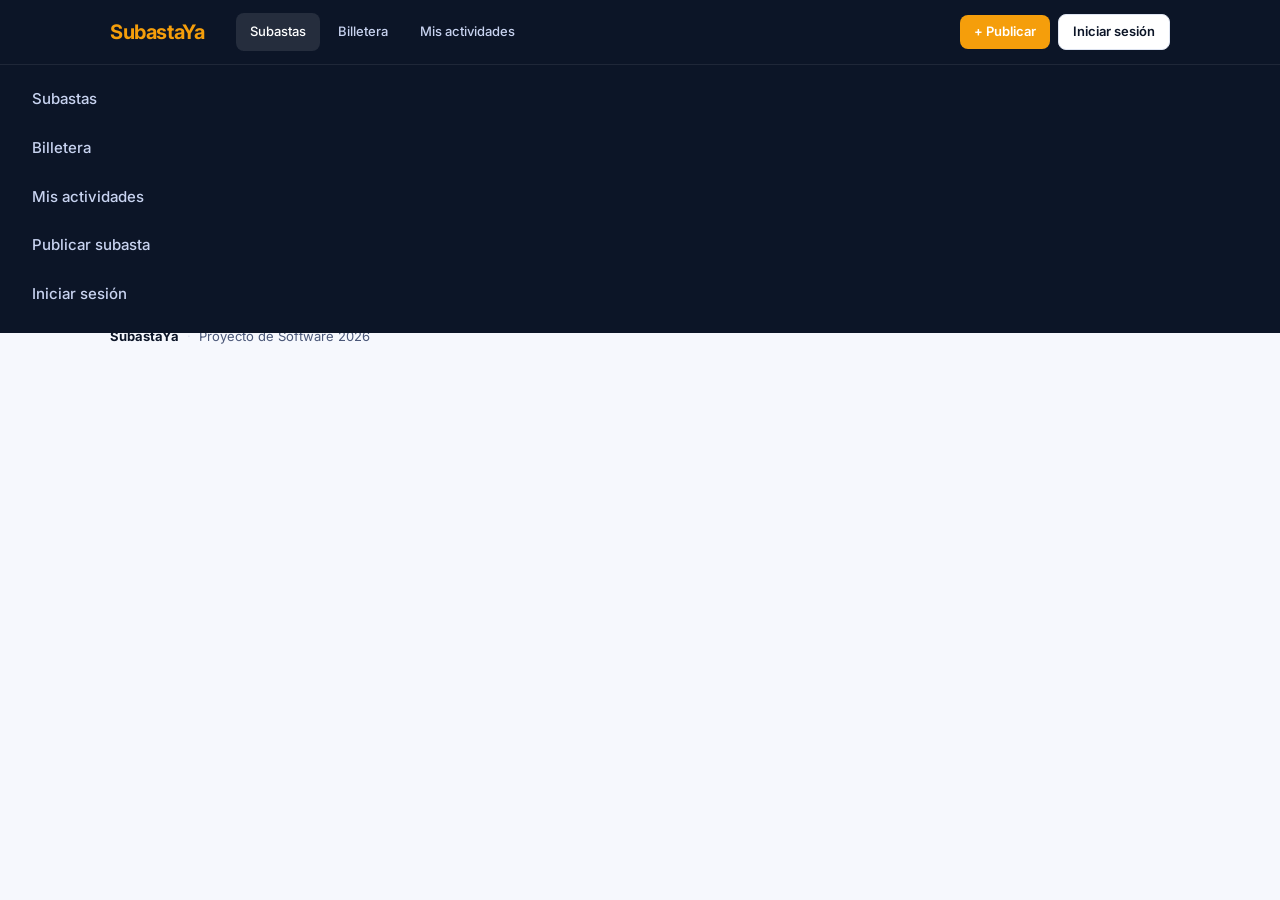
==== index.html @ 017b45a2 "feat(T0): setup base — estructura de carpetas, estilos globales y servicios - styles/variables.css: " ====
<!DOCTYPE html>
<html lang="es">
<head>
  <meta charset="UTF-8">
  <meta name="viewport" content="width=device-width, initial-scale=1.0">
  <title>SubastaYa — Subastas en línea</title>

  <!-- Estilos globales -->
  <link rel="stylesheet" href="./styles/variables.css">
  <link rel="stylesheet" href="./styles/global.css">
  <link rel="stylesheet" href="./styles/components.css">
  <link rel="stylesheet" href="./styles/layout.css">
</head>
<body>

  <!-- El header se inyecta aquí por layout.js -->
  <div id="app-header"></div>

  <!-- Contenido de la página Home (se completa en T1) -->
  <main class="page-content">
    <p class="estado-carga">Cargando subastas…</p>
  </main>

  <!-- El footer se inyecta aquí por layout.js -->
  <div id="app-footer"></div>

  <!-- Layout global — siempre al final del body -->
  <script src="./components/layout.js" type="module"></script>

</body>
</html>
---- styles/variables.css ----
:root {
  /* ── Colores principales ─────────────────────────── */
  --color-primary:        #F59E0B;
  --color-primary-hover:  #D97706;
  --color-primary-text:   #FFFFFF;

  /* ── Header ──────────────────────────────────────── */
  --color-header:         #0C1527;
  --color-header-text:    #FFFFFF;
  --color-header-link:    #C8D3F0;

  /* ── Fondo y superficies ─────────────────────────── */
  --color-bg:             #F6F8FD;
  --color-surface:        #FFFFFF;
  --color-surface-2:      #F0F3FC;

  /* ── Texto ───────────────────────────────────────── */
  --color-text:           #0C1527;
  --color-text-muted:     #4A5778;
  --color-text-light:     #8C99BC;

  /* ── Bordes ──────────────────────────────────────── */
  --color-border:         #DDE3F0;
  --color-border-hi:      #B8C4E0;

  /* ── Estados ─────────────────────────────────────── */
  --color-success:        #059669;
  --color-success-bg:     #ECFDF5;
  --color-error:          #DC2626;
  --color-error-bg:       #FEF2F2;
  --color-warning:        #D97706;
  --color-warning-bg:     #FFFBEB;

  /* ── Tipografía ──────────────────────────────────── */
  --font-sans:            'Inter', system-ui, sans-serif;
  --font-size-sm:         13px;
  --font-size-base:       15px;
  --font-size-lg:         18px;
  --font-size-xl:         22px;

  /* ── Formas y sombras ────────────────────────────── */
  --radius:               8px;
  --radius-lg:            12px;
  --radius-full:          9999px;
  --shadow:               0 2px 8px rgba(0, 0, 0, .08);
  --shadow-lg:            0 4px 20px rgba(0, 0, 0, .12);

  /* ── Layout ──────────────────────────────────────── */
  --max-width:            1100px;
  --header-height:        64px;
  --page-padding:         20px;
}
---- styles/global.css ----
@import url('https://fonts.googleapis.com/css2?family=Inter:wght@400;500;600;700&display=swap');

/* ── Reset ───────────────────────────────────────────── */
*, *::before, *::after {
  box-sizing: border-box;
  margin: 0;
  padding: 0;
}

/* ── Base ────────────────────────────────────────────── */
body {
  font-family:    var(--font-sans);
  font-size:      var(--font-size-base);
  background:     var(--color-bg);
  color:          var(--color-text);
  line-height:    1.65;
  min-height:     100vh;
}

a {
  color: var(--color-primary);
  text-decoration: none;
}
a:hover { text-decoration: underline; }

img { max-width: 100%; display: block; }

ul, ol { list-style: none; }

/* ── Contenedor de página ────────────────────────────── */
.page-content {
  max-width:      var(--max-width);
  margin-inline:  auto;
  padding-inline: var(--page-padding);
  padding-block:  32px 64px;
  /* Espacio para el header fijo */
  padding-top:    calc(var(--header-height) + 32px);
}

/* ── Títulos ─────────────────────────────────────────── */
h1 { font-size: var(--font-size-xl); font-weight: 700; line-height: 1.2; }
h2 { font-size: var(--font-size-lg); font-weight: 600; line-height: 1.3; }
h3 { font-size: var(--font-size-base); font-weight: 600; }

/* ── Grillas de cards ────────────────────────────────── */
.card-grid {
  display: grid;
  grid-template-columns: repeat(auto-fill, minmax(280px, 1fr));
  gap: 20px;
}

/* ── Card genérica ───────────────────────────────────── */
.card {
  background:    var(--color-surface);
  border:        1px solid var(--color-border);
  border-radius: var(--radius-lg);
  padding:       20px;
  box-shadow:    var(--shadow);
}

/* ── Mensaje de carga / vacío ────────────────────────── */
.estado-carga {
  text-align: center;
  padding: 60px 20px;
  color: var(--color-text-muted);
}

/* ── Responsive ──────────────────────────────────────── */
@media (max-width: 600px) {
  .card-grid {
    grid-template-columns: 1fr;
  }
  .page-content {
    padding-inline: 16px;
  }
}
---- styles/components.css ----
/* ════════════════════════════════════════════════════
   components.css — Estilos estándar de componentes UI
   Para cambiar el diseño de botones/inputs de TODA la
   app, modificá este archivo.
   ════════════════════════════════════════════════════ */

/* ── Botones ─────────────────────────────────────────── */
.btn {
  display:       inline-flex;
  align-items:   center;
  gap:           8px;
  padding:       10px 20px;
  border-radius: var(--radius);
  font-family:   var(--font-sans);
  font-size:     var(--font-size-base);
  font-weight:   600;
  cursor:        pointer;
  border:        none;
  transition:    background .15s, transform .1s;
  white-space:   nowrap;
}
.btn:active { transform: scale(.98); }

.btn-primary {
  background: var(--color-primary);
  color:      var(--color-primary-text);
}
.btn-primary:hover { background: var(--color-primary-hover); }

.btn-secondary {
  background: var(--color-surface);
  color:      var(--color-text);
  border:     1px solid var(--color-border);
}
.btn-secondary:hover { background: var(--color-surface-2); }

.btn-danger {
  background: var(--color-error);
  color:      #fff;
}

.btn-sm {
  padding:   6px 14px;
  font-size: var(--font-size-sm);
}

.btn-full { width: 100%; justify-content: center; }

/* ── Inputs y formularios ────────────────────────────── */
.form-group {
  display:        flex;
  flex-direction: column;
  gap:            6px;
  margin-bottom:  16px;
}

label {
  font-size:   var(--font-size-sm);
  font-weight: 600;
  color:       var(--color-text);
}

input,
select,
textarea {
  width:         100%;
  padding:       10px 12px;
  border:        1px solid var(--color-border);
  border-radius: var(--radius);
  font-family:   var(--font-sans);
  font-size:     var(--font-size-base);
  color:         var(--color-text);
  background:    var(--color-surface);
  transition:    border-color .15s;
}
input:focus,
select:focus,
textarea:focus {
  outline:      none;
  border-color: var(--color-primary);
}
input::placeholder { color: var(--color-text-light); }

textarea { resize: vertical; min-height: 100px; }

.form-error {
  font-size: var(--font-size-sm);
  color:     var(--color-error);
}

/* ── Badges / pills ──────────────────────────────────── */
.badge {
  display:       inline-block;
  padding:       3px 10px;
  border-radius: var(--radius-full);
  font-size:     12px;
  font-weight:   600;
}
.badge-activa    { background: #DCFCE7; color: #166534; }
.badge-programada{ background: #DBEAFE; color: #1E40AF; }
.badge-finalizada{ background: var(--color-surface-2); color: var(--color-text-muted); }
.badge-desierta  { background: #FEF3C7; color: #92400E; }

/* ── Alertas ─────────────────────────────────────────── */
.alerta {
  padding:       12px 16px;
  border-radius: var(--radius);
  font-size:     var(--font-size-sm);
  border:        1px solid;
  margin-bottom: 16px;
}
.alerta-error   { background: var(--color-error-bg);   color: var(--color-error);   border-color: #FECACA; }
.alerta-success { background: var(--color-success-bg); color: var(--color-success); border-color: #A7F3D0; }
.alerta-warning { background: var(--color-warning-bg); color: var(--color-warning); border-color: #FDE68A; }

/* ── Divisor ─────────────────────────────────────────── */
.divider {
  border: none;
  border-top: 1px solid var(--color-border);
  margin-block: 24px;
}

/* ── Spinner de carga ────────────────────────────────── */
.spinner {
  width:  28px;
  height: 28px;
  border: 3px solid var(--color-border);
  border-top-color: var(--color-primary);
  border-radius: 50%;
  animation: spin .7s linear infinite;
  margin-inline: auto;
}
@keyframes spin { to { transform: rotate(360deg); } }
---- styles/layout.css ----
/* ════════════════════════════════════════════════════
   layout.css — Estilos del header y footer globales
   Se importa en cada página junto con global.css
   ════════════════════════════════════════════════════ */

/* ── Header ──────────────────────────────────────────── */
.main-header {
  position:   fixed;
  top:        0;
  left:       0;
  right:      0;
  z-index:    100;
  background: var(--color-header);
  height:     var(--header-height);
  box-shadow: 0 1px 8px rgba(0,0,0,.2);
}

.main-header__inner {
  max-width:      var(--max-width);
  margin-inline:  auto;
  padding-inline: var(--page-padding);
  height:         100%;
  display:        flex;
  align-items:    center;
  gap:            24px;
}

.main-header__logo {
  font-size:   20px;
  font-weight: 700;
  color:       var(--color-primary) !important;
  text-decoration: none !important;
  letter-spacing: -.02em;
  margin-right: 8px;
}

.main-header__nav {
  display: flex;
  gap:     4px;
  flex:    1;
}

.main-header__nav a {
  padding:       8px 14px;
  border-radius: var(--radius);
  color:         var(--color-header-link);
  font-size:     var(--font-size-sm);
  font-weight:   500;
  text-decoration: none;
  transition:    background .15s, color .15s;
}
.main-header__nav a:hover,
.main-header__nav a.active {
  background: rgba(255,255,255,.1);
  color:      #fff;
  text-decoration: none;
}

.main-header__actions {
  display:    flex;
  align-items: center;
  gap:        8px;
}

/* Hamburguesa — oculto en desktop */
.main-header__burger {
  display:        none;
  flex-direction: column;
  gap:            5px;
  background:     none;
  border:         none;
  cursor:         pointer;
  padding:        4px;
  margin-left:    auto;
}
.main-header__burger span {
  display:       block;
  width:         22px;
  height:        2px;
  background:    var(--color-header-link);
  border-radius: 2px;
}

/* Menú mobile */
.main-header__mobile-nav {
  background:     var(--color-header);
  padding:        12px 20px 16px;
  display:        flex;
  flex-direction: column;
  gap:            4px;
  border-top:     1px solid rgba(255,255,255,.08);
}
.main-header__mobile-nav a {
  padding:       10px 12px;
  border-radius: var(--radius);
  color:         var(--color-header-link);
  font-weight:   500;
  text-decoration: none;
}
.main-header__mobile-nav a:hover {
  background: rgba(255,255,255,.08);
  color: #fff;
  text-decoration: none;
}

/* ── Footer ──────────────────────────────────────────── */
.main-footer {
  border-top:  1px solid var(--color-border);
  margin-top:  auto;
}
.main-footer__inner {
  max-width:      var(--max-width);
  margin-inline:  auto;
  padding-inline: var(--page-padding);
  padding-block:  20px;
  display:        flex;
  align-items:    center;
  gap:            8px;
  font-size:      var(--font-size-sm);
  color:          var(--color-text-muted);
}
.main-footer__brand { font-weight: 700; color: var(--color-text); }
.main-footer__sep   { color: var(--color-border); }

/* ── Responsive ──────────────────────────────────────── */
@media (max-width: 640px) {
  .main-header {
    height: auto;
    min-height: var(--header-height);
  }
  .main-header__nav,
  .main-header__actions {
    display: none;
  }
  .main-header__burger {
    display: flex;
  }
  .main-header__inner {
    flex-wrap: wrap;
    padding-block: 14px;
  }
  .page-content {
    padding-top: calc(var(--header-height) + 16px);
  }
}
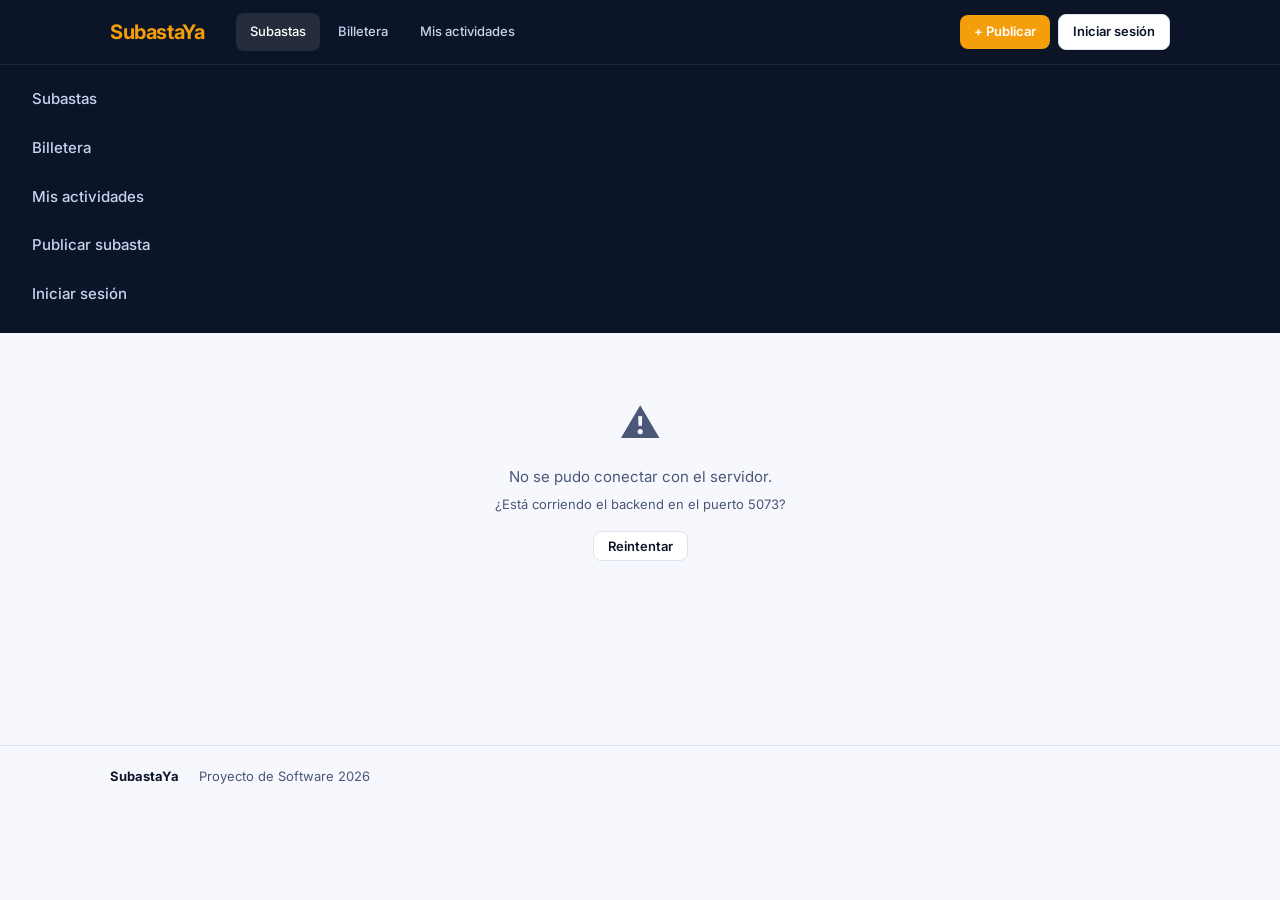
==== commit 007c5a5d: "feat(T1): home — catálogo de subastas con filtros y timer en tiempo real - index.html: hero, filtros" ====
--- a/index.html
+++ b/index.html
@@ -5,27 +5,54 @@
   <meta name="viewport" content="width=device-width, initial-scale=1.0">
   <title>SubastaYa — Subastas en línea</title>
 
-  <!-- Estilos globales -->
   <link rel="stylesheet" href="./styles/variables.css">
   <link rel="stylesheet" href="./styles/global.css">
   <link rel="stylesheet" href="./styles/components.css">
   <link rel="stylesheet" href="./styles/layout.css">
+  <link rel="stylesheet" href="./styles/home.css">
 </head>
 <body>
 
-  <!-- El header se inyecta aquí por layout.js -->
   <div id="app-header"></div>
 
-  <!-- Contenido de la página Home (se completa en T1) -->
   <main class="page-content">
-    <p class="estado-carga">Cargando subastas…</p>
+
+    <!-- Hero -->
+    <div class="home-hero">
+      <h1>Subastas en línea</h1>
+      <p>Ofertá en tiempo real. El mayor postor se lleva el artículo.</p>
+    </div>
+
+    <!-- Filtros -->
+    <div class="filtros-bar">
+      <div class="filtros-tabs">
+        <button class="tab active" data-status="">Todas</button>
+        <button class="tab" data-status="Activas">Activas</button>
+        <button class="tab" data-status="Proximas">Próximas</button>
+        <button class="tab" data-status="Finalizadas">Finalizadas</button>
+      </div>
+      <div class="filtros-sort">
+        <select id="sort-select">
+          <option value="TiempoRestante">Ordenar: Tiempo restante</option>
+          <option value="MayorPuja">Ordenar: Mayor puja</option>
+        </select>
+      </div>
+    </div>
+
+    <!-- Estado de carga -->
+    <div id="estado-carga" class="estado-carga">
+      <div class="spinner"></div>
+    </div>
+
+    <!-- Grid de subastas (llenado por home.js) -->
+    <div id="auctions-grid" class="card-grid"></div>
+
   </main>
 
-  <!-- El footer se inyecta aquí por layout.js -->
   <div id="app-footer"></div>
 
-  <!-- Layout global — siempre al final del body -->
   <script src="./components/layout.js" type="module"></script>
+  <script src="./scripts/home.js" type="module"></script>
 
 </body>
 </html>
--- a/styles/home.css
+++ b/styles/home.css
@@ -0,0 +1,214 @@
+/* ════════════════════════════════════════════════════
+   home.css — Estilos de la página Home / Catálogo
+   ════════════════════════════════════════════════════ */
+
+/* ── Hero ────────────────────────────────────────────── */
+.home-hero {
+  margin-bottom: 32px;
+}
+.home-hero h1 {
+  font-size: clamp(24px, 4vw, 36px);
+  font-weight: 700;
+  color: var(--color-text);
+  margin-bottom: 6px;
+}
+.home-hero p {
+  font-size: var(--font-size-lg);
+  color: var(--color-text-muted);
+}
+
+/* ── Barra de filtros ─────────────────────────────────── */
+.filtros-bar {
+  display:     flex;
+  align-items: center;
+  gap:         12px;
+  margin-bottom: 24px;
+  flex-wrap:   wrap;
+}
+
+.filtros-tabs {
+  display: flex;
+  gap:     4px;
+  background: var(--color-surface);
+  border:  1px solid var(--color-border);
+  border-radius: var(--radius-lg);
+  padding: 4px;
+}
+
+.tab {
+  padding:       7px 16px;
+  border:        none;
+  border-radius: var(--radius);
+  background:    transparent;
+  font-family:   var(--font-sans);
+  font-size:     var(--font-size-sm);
+  font-weight:   500;
+  color:         var(--color-text-muted);
+  cursor:        pointer;
+  transition:    background .15s, color .15s;
+  white-space:   nowrap;
+}
+.tab:hover { color: var(--color-text); }
+.tab.active {
+  background: var(--color-primary);
+  color:      #fff;
+  font-weight: 600;
+}
+
+.filtros-sort {
+  margin-left: auto;
+}
+.filtros-sort select {
+  width: auto;
+  padding: 7px 12px;
+  font-size: var(--font-size-sm);
+  cursor: pointer;
+}
+
+/* ── Grid de subastas ─────────────────────────────────── */
+#auctions-grid {
+  grid-template-columns: repeat(auto-fill, minmax(260px, 1fr));
+}
+
+/* ── Card de subasta ──────────────────────────────────── */
+.auction-card {
+  background:    var(--color-surface);
+  border:        1px solid var(--color-border);
+  border-radius: var(--radius-lg);
+  overflow:      hidden;
+  cursor:        pointer;
+  transition:    transform .2s, box-shadow .2s;
+  display:       flex;
+  flex-direction: column;
+}
+.auction-card:hover {
+  transform:  translateY(-3px);
+  box-shadow: var(--shadow-lg);
+}
+
+.auction-card__img-wrap {
+  position:        relative;
+  aspect-ratio:    16/10;
+  overflow:        hidden;
+  background:      var(--color-surface-2);
+}
+.auction-card__img-wrap img {
+  width:      100%;
+  height:     100%;
+  object-fit: cover;
+  transition: transform .3s;
+}
+.auction-card:hover .auction-card__img-wrap img {
+  transform: scale(1.04);
+}
+
+.auction-card__badge {
+  position:      absolute;
+  top:           10px;
+  right:         10px;
+  font-size:     11px;
+  font-weight:   700;
+  padding:       3px 10px;
+  border-radius: var(--radius-full);
+  text-transform: uppercase;
+  letter-spacing: .04em;
+}
+.badge-activa     { background: #DCFCE7; color: #166534; }
+.badge-programada { background: #DBEAFE; color: #1E40AF; }
+.badge-finalizada { background: #F3F4F6; color: #6B7280; }
+.badge-desierta   { background: #FEF3C7; color: #92400E; }
+
+.auction-card__body {
+  padding:        16px;
+  display:        flex;
+  flex-direction: column;
+  gap:            8px;
+  flex:           1;
+}
+
+.auction-card__categoria {
+  font-size:   var(--font-size-sm);
+  font-weight: 600;
+  color:       var(--color-primary);
+  text-transform: uppercase;
+  letter-spacing: .06em;
+}
+
+.auction-card__titulo {
+  font-size:   var(--font-size-base);
+  font-weight: 600;
+  color:       var(--color-text);
+  line-height: 1.35;
+  display:     -webkit-box;
+  -webkit-line-clamp: 2;
+  -webkit-box-orient: vertical;
+  overflow:    hidden;
+}
+
+.auction-card__precios {
+  display:         flex;
+  gap:             16px;
+  padding:         10px 0;
+  border-top:      1px solid var(--color-border);
+  border-bottom:   1px solid var(--color-border);
+}
+.auction-card__label {
+  font-size:   11px;
+  color:       var(--color-text-muted);
+  margin-bottom: 2px;
+  text-transform: uppercase;
+  letter-spacing: .06em;
+}
+.auction-card__monto {
+  font-size:           var(--font-size-base);
+  font-weight:         700;
+  color:               var(--color-text);
+  font-variant-numeric: tabular-nums;
+}
+.auction-card__monto.sin-ofertas {
+  font-weight: 400;
+  color:       var(--color-text-muted);
+  font-size:   var(--font-size-sm);
+}
+
+/* ── Timer ────────────────────────────────────────────── */
+.auction-card__timer {
+  display:     flex;
+  align-items: center;
+  gap:         6px;
+  font-size:   var(--font-size-sm);
+  color:       var(--color-text-muted);
+}
+.timer-valor {
+  font-weight:          600;
+  color:                var(--color-text);
+  font-variant-numeric: tabular-nums;
+  font-size:            var(--font-size-base);
+}
+.timer-valor.urgente { color: var(--color-error); }
+
+.auction-card__fecha {
+  font-size: var(--font-size-sm);
+  color:     var(--color-text-muted);
+}
+
+.auction-card__footer {
+  margin-top: auto;
+  padding-top: 4px;
+}
+
+/* ── Estado vacío / error ─────────────────────────────── */
+.estado-vacio {
+  grid-column: 1 / -1;
+  text-align:  center;
+  padding:     60px 20px;
+  color:       var(--color-text-muted);
+}
+.estado-vacio p { margin-top: 8px; }
+
+/* ── Responsive ───────────────────────────────────────── */
+@media (max-width: 600px) {
+  .filtros-bar  { flex-direction: column; align-items: flex-start; }
+  .filtros-sort { margin-left: 0; width: 100%; }
+  .filtros-sort select { width: 100%; }
+}
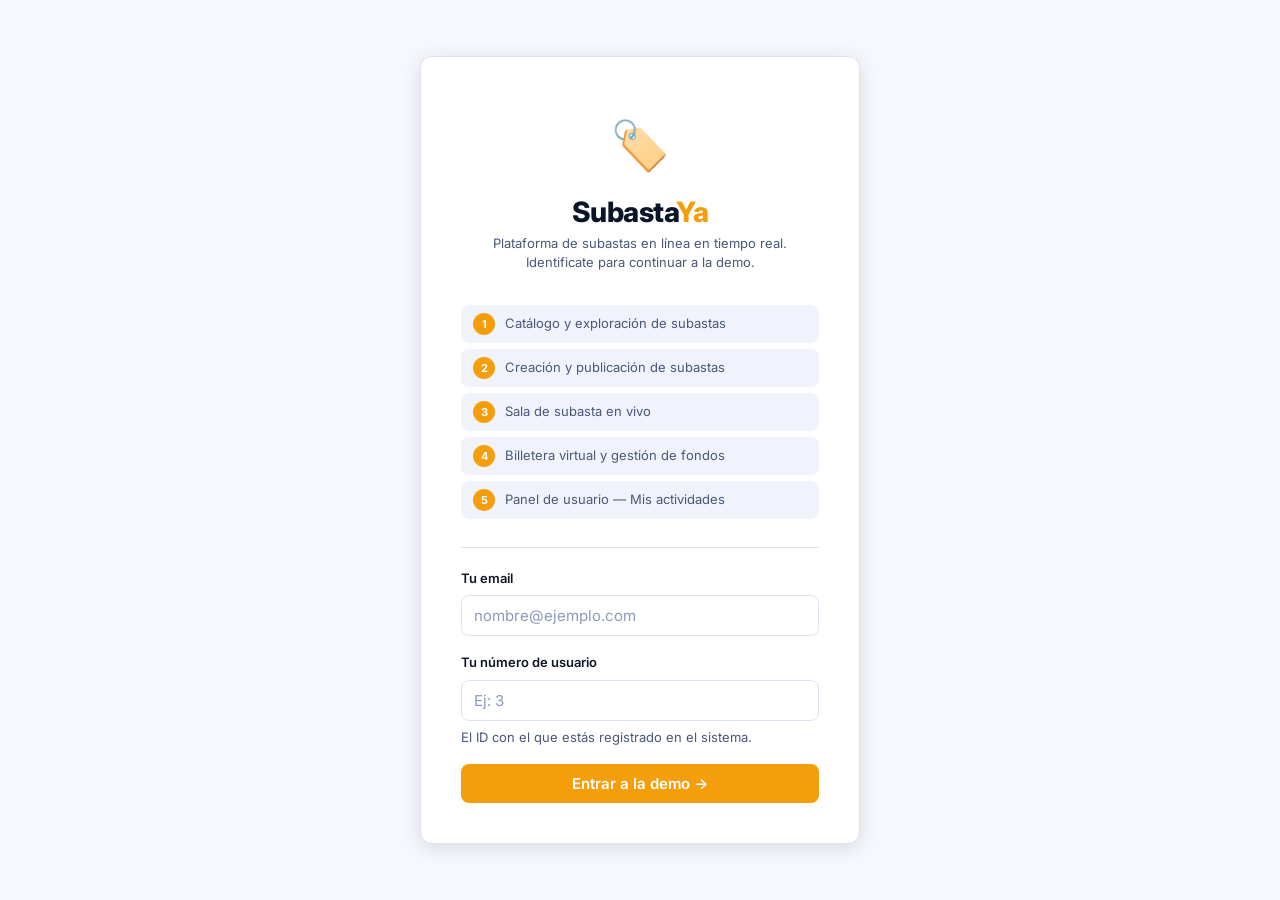
==== commit e05a0f92: "fix(demo): index.html como punto de entrada único con identificación inline - index.html muestra la " ====
--- a/index.html
+++ b/index.html
@@ -10,49 +10,132 @@
   <link rel="stylesheet" href="./styles/components.css">
   <link rel="stylesheet" href="./styles/layout.css">
   <link rel="stylesheet" href="./styles/home.css">
+  <link rel="stylesheet" href="./styles/identificacion.css">
 </head>
 <body>
 
-  <div id="app-header"></div>
+  <!-- ══════════════════════════════════════════════════
+       PANTALLA DE IDENTIFICACIÓN (sin sesión)
+       ══════════════════════════════════════════════════ -->
+  <div id="pantalla-identificacion" class="id-page" hidden>
+    <div class="id-card">
+      <span class="id-logo">🏷️</span>
+      <h1 class="id-titulo">Subasta<span>Ya</span></h1>
+      <p class="id-subtitulo">
+        Plataforma de subastas en línea en tiempo real.<br>
+        Identificate para continuar a la demo.
+      </p>
 
-  <main class="page-content">
+      <div class="modulos-lista">
+        <div class="modulo-pill"><span class="modulo-pill__num">1</span> Catálogo y exploración de subastas</div>
+        <div class="modulo-pill"><span class="modulo-pill__num">2</span> Creación y publicación de subastas</div>
+        <div class="modulo-pill"><span class="modulo-pill__num">3</span> Sala de subasta en vivo</div>
+        <div class="modulo-pill"><span class="modulo-pill__num">4</span> Billetera virtual y gestión de fondos</div>
+        <div class="modulo-pill"><span class="modulo-pill__num">5</span> Panel de usuario — Mis actividades</div>
+      </div>
 
-    <!-- Hero -->
-    <div class="home-hero">
-      <h1>Subastas en línea</h1>
-      <p>Ofertá en tiempo real. El mayor postor se lleva el artículo.</p>
+      <hr class="id-divider">
+
+      <form id="form-identificacion" class="id-form" novalidate>
+        <div class="form-group">
+          <label class="form-label" for="input-email">Tu email</label>
+          <input id="input-email" type="email" class="form-control"
+                 placeholder="nombre@ejemplo.com" autocomplete="email" required>
+        </div>
+        <div class="form-group">
+          <label class="form-label" for="input-id">Tu número de usuario</label>
+          <input id="input-id" type="number" min="1" class="form-control"
+                 placeholder="Ej: 3" required>
+          <span class="form-hint">El ID con el que estás registrado en el sistema.</span>
+        </div>
+        <div id="alerta-id"></div>
+        <button id="btn-entrar" type="submit" class="btn btn-primary btn-full">
+          Entrar a la demo →
+        </button>
+      </form>
     </div>
+  </div>
 
-    <!-- Filtros -->
-    <div class="filtros-bar">
-      <div class="filtros-tabs">
-        <button class="tab active" data-status="">Todas</button>
-        <button class="tab" data-status="Activas">Activas</button>
-        <button class="tab" data-status="Proximas">Próximas</button>
-        <button class="tab" data-status="Finalizadas">Finalizadas</button>
+  <!-- ══════════════════════════════════════════════════
+       CATÁLOGO (con sesión)
+       ══════════════════════════════════════════════════ -->
+  <div id="pantalla-catalogo" hidden>
+
+    <div id="app-header"></div>
+
+    <main class="page-content">
+      <div class="home-hero">
+        <h1>Subastas en línea</h1>
+        <p>Ofertá en tiempo real. El mayor postor se lleva el artículo.</p>
       </div>
-      <div class="filtros-sort">
-        <select id="sort-select">
-          <option value="TiempoRestante">Ordenar: Tiempo restante</option>
-          <option value="MayorPuja">Ordenar: Mayor puja</option>
-        </select>
+
+      <div class="filtros-bar">
+        <div class="filtros-tabs">
+          <button class="tab active" data-status="">Todas</button>
+          <button class="tab" data-status="Activas">Activas</button>
+          <button class="tab" data-status="Proximas">Próximas</button>
+          <button class="tab" data-status="Finalizadas">Finalizadas</button>
+        </div>
+        <div class="filtros-sort">
+          <select id="sort-select">
+            <option value="TiempoRestante">Ordenar: Tiempo restante</option>
+            <option value="MayorPuja">Ordenar: Mayor puja</option>
+          </select>
+        </div>
       </div>
-    </div>
 
-    <!-- Estado de carga -->
-    <div id="estado-carga" class="estado-carga">
-      <div class="spinner"></div>
-    </div>
+      <div id="estado-carga" class="estado-carga">
+        <div class="spinner"></div>
+      </div>
 
-    <!-- Grid de subastas (llenado por home.js) -->
-    <div id="auctions-grid" class="card-grid"></div>
+      <div id="auctions-grid" class="card-grid"></div>
+    </main>
 
-  </main>
+    <div id="app-footer"></div>
 
-  <div id="app-footer"></div>
+  </div>
 
-  <script src="./components/layout.js" type="module"></script>
-  <script src="./scripts/home.js" type="module"></script>
+  <!-- ── Lógica de entrada ───────────────────────────── -->
+  <script type="module">
+    async function mostrarCatalogo() {
+      document.getElementById('pantalla-catalogo').hidden = false;
+      // Importar en orden: layout primero (inyecta header), luego home
+      await import('./components/layout.js');
+      await import('./scripts/home.js');
+    }
+
+    const email = localStorage.getItem('subastaYa_email');
+
+    if (email) {
+      mostrarCatalogo();
+    } else {
+      document.getElementById('pantalla-identificacion').hidden = false;
+
+      document.getElementById('form-identificacion').addEventListener('submit', e => {
+        e.preventDefault();
+        const alertaEl  = document.getElementById('alerta-id');
+        alertaEl.innerHTML = '';
+
+        const emailVal = document.getElementById('input-email').value.trim();
+        const id       = Number(document.getElementById('input-id').value);
+
+        if (!emailVal || !emailVal.includes('@')) {
+          alertaEl.innerHTML = '<div class="alerta alerta-error">Ingresá un email válido.</div>';
+          return;
+        }
+        if (!id || id <= 0) {
+          alertaEl.innerHTML = '<div class="alerta alerta-error">Ingresá tu número de usuario.</div>';
+          return;
+        }
+
+        localStorage.setItem('subastaYa_email',  emailVal);
+        localStorage.setItem('subastaYa_userId', String(id));
+
+        document.getElementById('pantalla-identificacion').hidden = true;
+        mostrarCatalogo();
+      });
+    }
+  </script>
 
 </body>
 </html>
--- a/styles/components.css
+++ b/styles/components.css
@@ -83,9 +83,34 @@
 
 textarea { resize: vertical; min-height: 100px; }
 
+.form-label {
+  font-size:   var(--font-size-sm);
+  font-weight: 600;
+  color:       var(--color-text);
+}
+.form-hint {
+  font-size: var(--font-size-sm);
+  color:     var(--color-text-muted);
+}
+.form-required { color: var(--color-error); }
 .form-error {
   font-size: var(--font-size-sm);
   color:     var(--color-error);
+}
+.form-control {
+  width:         100%;
+  padding:       10px 12px;
+  border:        1px solid var(--color-border);
+  border-radius: var(--radius);
+  font-family:   var(--font-sans);
+  font-size:     var(--font-size-base);
+  color:         var(--color-text);
+  background:    var(--color-surface);
+  transition:    border-color .15s;
+}
+.form-control:focus {
+  outline:      none;
+  border-color: var(--color-primary);
 }
 
 /* ── Badges / pills ──────────────────────────────────── */
--- a/styles/layout.css
+++ b/styles/layout.css
@@ -103,6 +103,21 @@
   text-decoration: none;
 }
 
+/* ── Usuario en header ────────────────────────────────── */
+.header-usuario {
+  display:     flex;
+  align-items: center;
+  gap:         8px;
+}
+.header-usuario__email {
+  font-size:     var(--font-size-sm);
+  color:         var(--color-header-link);
+  max-width:     160px;
+  overflow:      hidden;
+  text-overflow: ellipsis;
+  white-space:   nowrap;
+}
+
 /* ── Footer ──────────────────────────────────────────── */
 .main-footer {
   border-top:  1px solid var(--color-border);
--- a/styles/identificacion.css
+++ b/styles/identificacion.css
@@ -0,0 +1,94 @@
+/* ════════════════════════════════════════════════════
+   identificacion.css — Pantalla de entrada para la demo
+   ════════════════════════════════════════════════════ */
+
+body { background: var(--color-bg); }
+
+.id-page {
+  min-height:      100vh;
+  display:         flex;
+  align-items:     center;
+  justify-content: center;
+  padding:         24px var(--page-padding);
+}
+
+.id-card {
+  background:    var(--color-surface);
+  border:        1px solid var(--color-border);
+  border-radius: var(--radius-lg);
+  padding:       48px 40px 40px;
+  width:         100%;
+  max-width:     440px;
+  box-shadow:    var(--shadow-lg);
+  text-align:    center;
+}
+
+/* ── Logo ─────────────────────────────────────────────── */
+.id-logo {
+  font-size:     48px;
+  margin-bottom: 12px;
+  display:       block;
+}
+.id-titulo {
+  font-size:   28px;
+  font-weight: 800;
+  color:       var(--color-text);
+  letter-spacing: -.02em;
+  margin-bottom: 4px;
+}
+.id-titulo span { color: var(--color-primary); }
+.id-subtitulo {
+  font-size:     var(--font-size-sm);
+  color:         var(--color-text-muted);
+  margin-bottom: 32px;
+  line-height:   1.5;
+}
+
+/* ── Formulario ───────────────────────────────────────── */
+.id-form {
+  text-align: left;
+}
+.id-form .form-group { margin-bottom: 16px; }
+
+.id-divider {
+  border:     none;
+  border-top: 1px solid var(--color-border);
+  margin:     28px 0 20px;
+}
+
+/* ── Módulos pills ────────────────────────────────────── */
+.modulos-lista {
+  display:        flex;
+  flex-direction: column;
+  gap:            6px;
+  text-align:     left;
+  margin-bottom:  28px;
+}
+.modulo-pill {
+  display:       flex;
+  align-items:   center;
+  gap:           10px;
+  padding:       8px 12px;
+  background:    var(--color-surface-2);
+  border-radius: var(--radius);
+  font-size:     var(--font-size-sm);
+  color:         var(--color-text-muted);
+}
+.modulo-pill__num {
+  width:         22px;
+  height:        22px;
+  background:    var(--color-primary);
+  color:         #fff;
+  border-radius: 50%;
+  font-size:     11px;
+  font-weight:   700;
+  display:       flex;
+  align-items:   center;
+  justify-content: center;
+  flex-shrink:   0;
+}
+
+/* ── Responsive ───────────────────────────────────────── */
+@media (max-width: 480px) {
+  .id-card { padding: 32px 20px 28px; }
+}
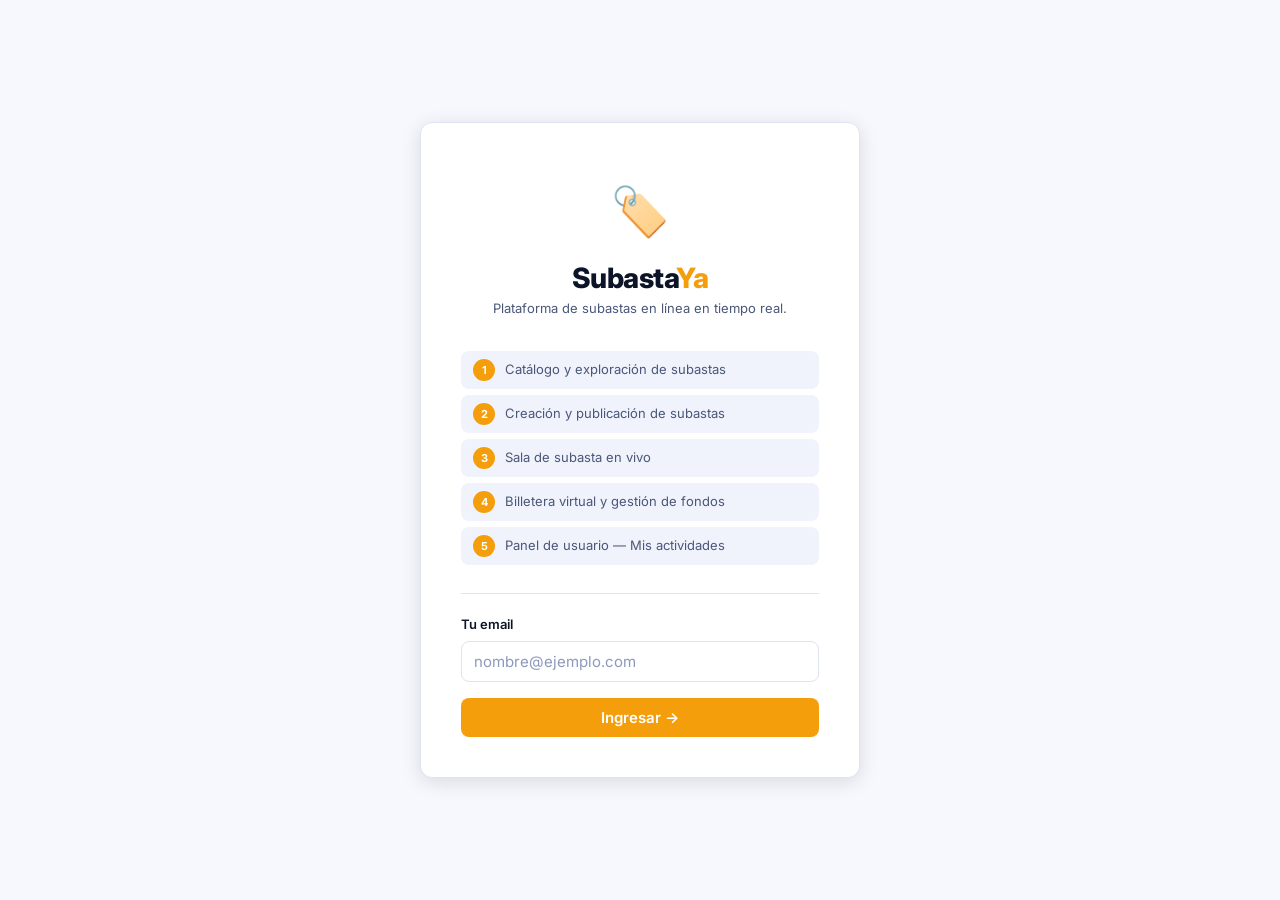
==== commit 6b2d7a41: "fix(identificacion): solo pedir email, quitar numero de usuario y texto demo" ====
--- a/index.html
+++ b/index.html
@@ -22,8 +22,7 @@
       <span class="id-logo">🏷️</span>
       <h1 class="id-titulo">Subasta<span>Ya</span></h1>
       <p class="id-subtitulo">
-        Plataforma de subastas en línea en tiempo real.<br>
-        Identificate para continuar a la demo.
+        Plataforma de subastas en línea en tiempo real.
       </p>
 
       <div class="modulos-lista">
@@ -42,15 +41,9 @@
           <input id="input-email" type="email" class="form-control"
                  placeholder="nombre@ejemplo.com" autocomplete="email" required>
         </div>
-        <div class="form-group">
-          <label class="form-label" for="input-id">Tu número de usuario</label>
-          <input id="input-id" type="number" min="1" class="form-control"
-                 placeholder="Ej: 3" required>
-          <span class="form-hint">El ID con el que estás registrado en el sistema.</span>
-        </div>
         <div id="alerta-id"></div>
         <button id="btn-entrar" type="submit" class="btn btn-primary btn-full">
-          Entrar a la demo →
+          Ingresar →
         </button>
       </form>
     </div>
@@ -117,19 +110,13 @@
         alertaEl.innerHTML = '';
 
         const emailVal = document.getElementById('input-email').value.trim();
-        const id       = Number(document.getElementById('input-id').value);
 
         if (!emailVal || !emailVal.includes('@')) {
           alertaEl.innerHTML = '<div class="alerta alerta-error">Ingresá un email válido.</div>';
           return;
         }
-        if (!id || id <= 0) {
-          alertaEl.innerHTML = '<div class="alerta alerta-error">Ingresá tu número de usuario.</div>';
-          return;
-        }
 
-        localStorage.setItem('subastaYa_email',  emailVal);
-        localStorage.setItem('subastaYa_userId', String(id));
+        localStorage.setItem('subastaYa_email', emailVal);
 
         document.getElementById('pantalla-identificacion').hidden = true;
         mostrarCatalogo();
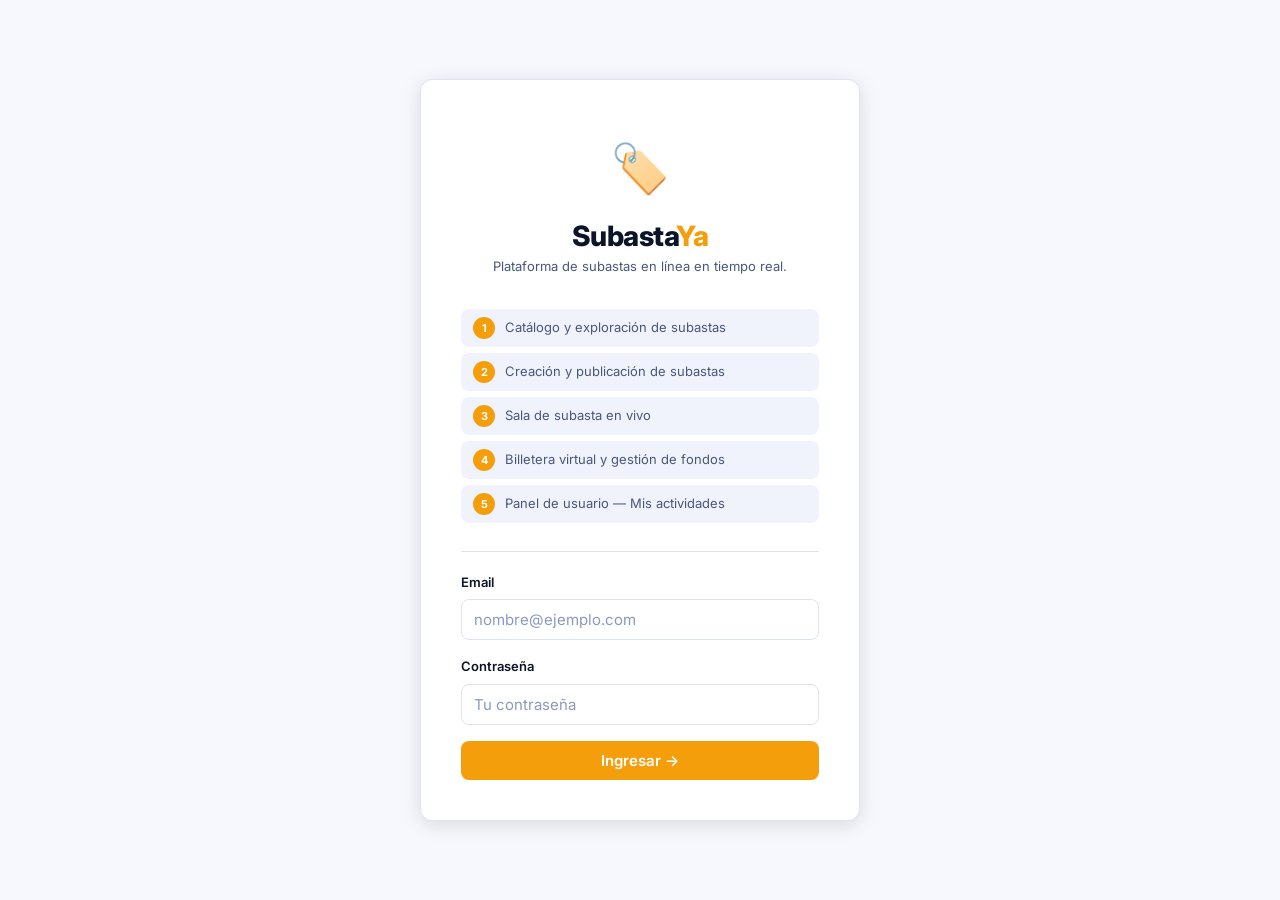
==== commit aca5362c: "SCRUM-16: autenticacion JWT + sesion desde localStorage en todo el frontend - Login con email + pass" ====
--- a/index.html
+++ b/index.html
@@ -37,9 +37,14 @@
 
       <form id="form-identificacion" class="id-form" novalidate>
         <div class="form-group">
-          <label class="form-label" for="input-email">Tu email</label>
+          <label class="form-label" for="input-email">Email</label>
           <input id="input-email" type="email" class="form-control"
                  placeholder="nombre@ejemplo.com" autocomplete="email" required>
+        </div>
+        <div class="form-group">
+          <label class="form-label" for="input-password">Contraseña</label>
+          <input id="input-password" type="password" class="form-control"
+                 placeholder="Tu contraseña" autocomplete="current-password" required>
         </div>
         <div id="alerta-id"></div>
         <button id="btn-entrar" type="submit" class="btn btn-primary btn-full">
@@ -104,22 +109,60 @@
     } else {
       document.getElementById('pantalla-identificacion').hidden = false;
 
-      document.getElementById('form-identificacion').addEventListener('submit', e => {
+      const formEl    = document.getElementById('form-identificacion');
+      const btnEntrar = document.getElementById('btn-entrar');
+
+      formEl.addEventListener('submit', async e => {
         e.preventDefault();
-        const alertaEl  = document.getElementById('alerta-id');
+        const alertaEl = document.getElementById('alerta-id');
         alertaEl.innerHTML = '';
 
         const emailVal = document.getElementById('input-email').value.trim();
-
         if (!emailVal || !emailVal.includes('@')) {
           alertaEl.innerHTML = '<div class="alerta alerta-error">Ingresá un email válido.</div>';
           return;
         }
 
-        localStorage.setItem('subastaYa_email', emailVal);
+        btnEntrar.disabled    = true;
+        btnEntrar.textContent = 'Verificando…';
 
-        document.getElementById('pantalla-identificacion').hidden = true;
-        mostrarCatalogo();
+        const passVal = document.getElementById('input-password').value;
+        if (!passVal) {
+          alertaEl.innerHTML = '<div class="alerta alerta-error">Ingresá tu contraseña.</div>';
+          btnEntrar.disabled    = false;
+          btnEntrar.textContent = 'Ingresar →';
+          return;
+        }
+
+        try {
+          const apiBase = window.location.port === '5073' ? '' : 'http://localhost:5073';
+          const res = await fetch(`${apiBase}/api/v1/auth/login`, {
+            method:  'POST',
+            headers: { 'Content-Type': 'application/json' },
+            body:    JSON.stringify({ email: emailVal, password: passVal }),
+            signal:  AbortSignal.timeout(5000)
+          });
+
+          if (!res.ok) throw new Error('credenciales');
+          const session = await res.json();
+
+          localStorage.setItem('subastaYa_userId', String(session.usuarioId));
+          localStorage.setItem('subastaYa_email',  session.email);
+          localStorage.setItem('subastaYa_nombre', session.nombre);
+          localStorage.setItem('subastaYa_token',  session.token);
+          localStorage.setItem('subastaYa_rol',    session.rol);
+
+          document.getElementById('pantalla-identificacion').hidden = true;
+          mostrarCatalogo();
+
+        } catch (err) {
+          const esComunicacion = err.name === 'TimeoutError' || err.name === 'TypeError';
+          alertaEl.innerHTML = esComunicacion
+            ? '<div class="alerta alerta-error">No se pudo conectar con el servidor. ¿Está corriendo el backend?</div>'
+            : '<div class="alerta alerta-error">Email o contraseña incorrectos.</div>';
+          btnEntrar.disabled    = false;
+          btnEntrar.textContent = 'Ingresar →';
+        }
       });
     }
   </script>
--- a/styles/global.css
+++ b/styles/global.css
@@ -6,6 +6,8 @@
   margin: 0;
   padding: 0;
 }
+
+[hidden] { display: none !important; }
 
 /* ── Base ────────────────────────────────────────────── */
 body {
